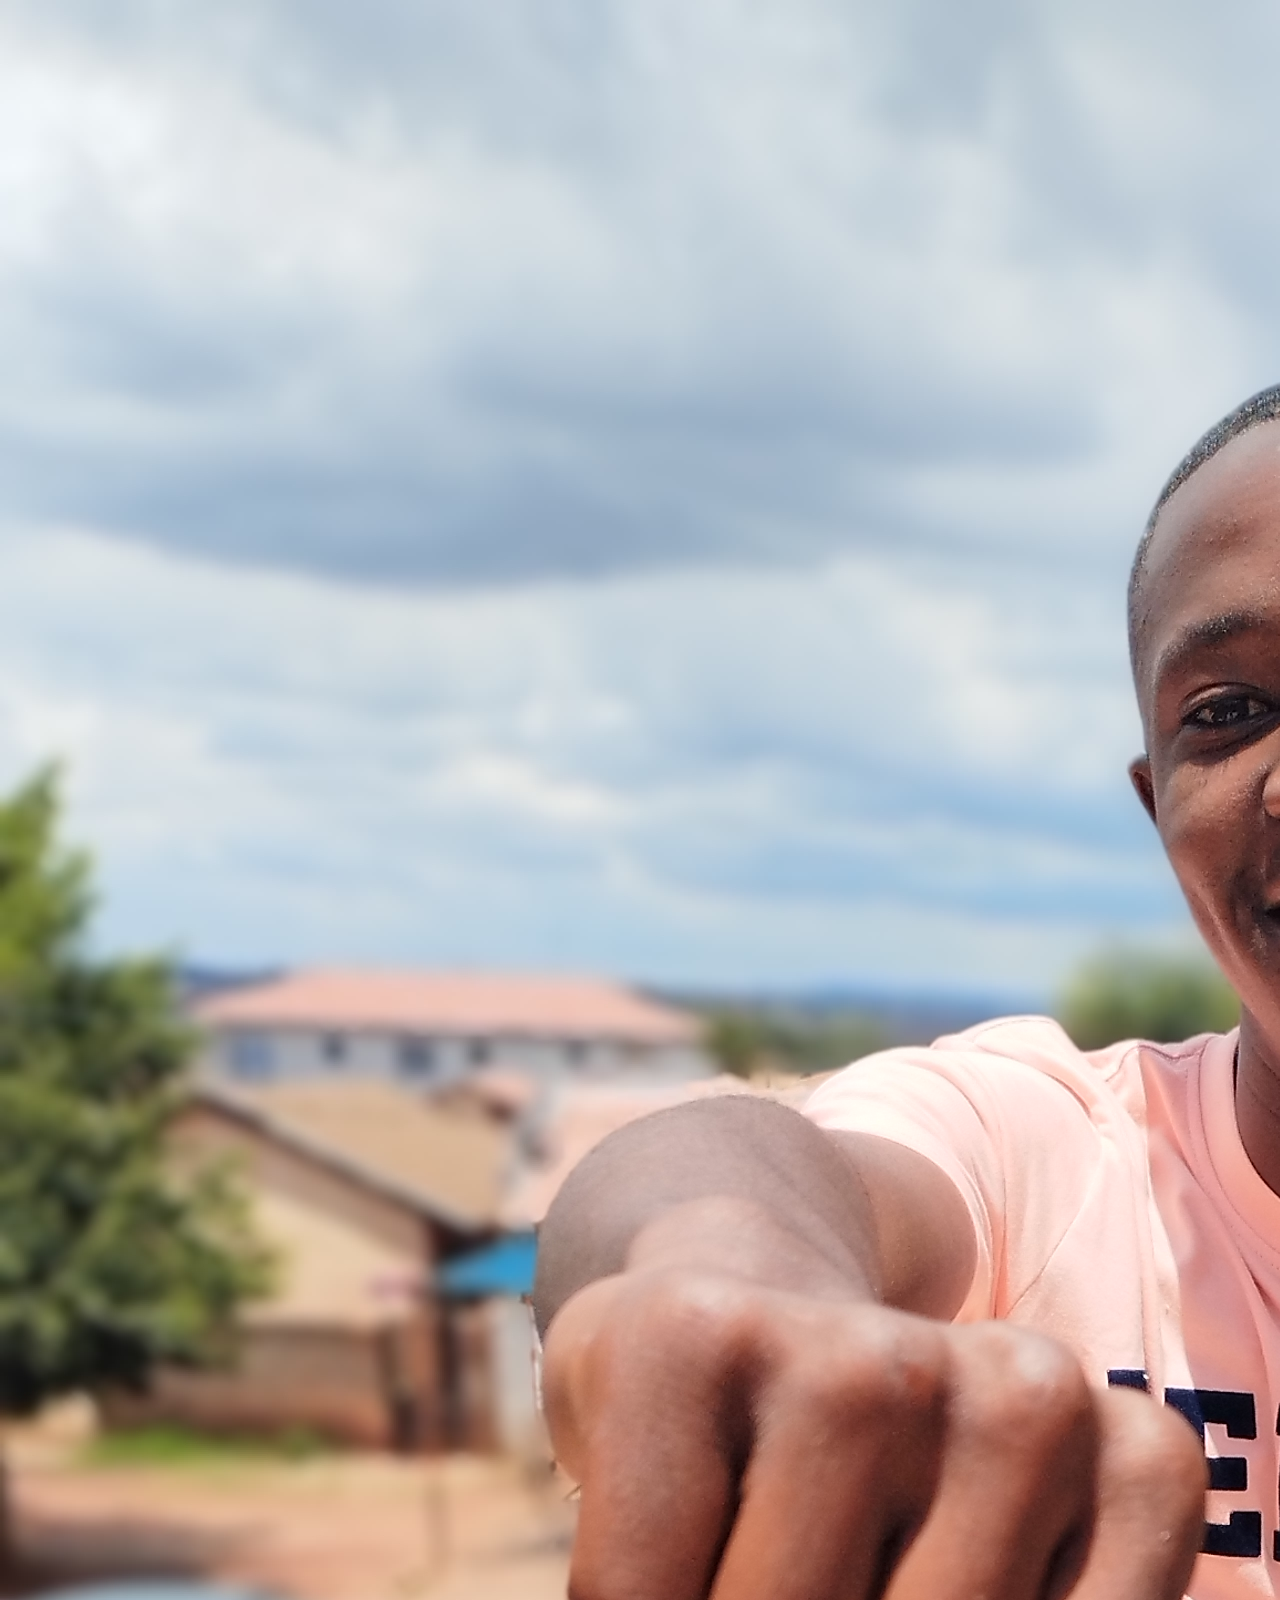
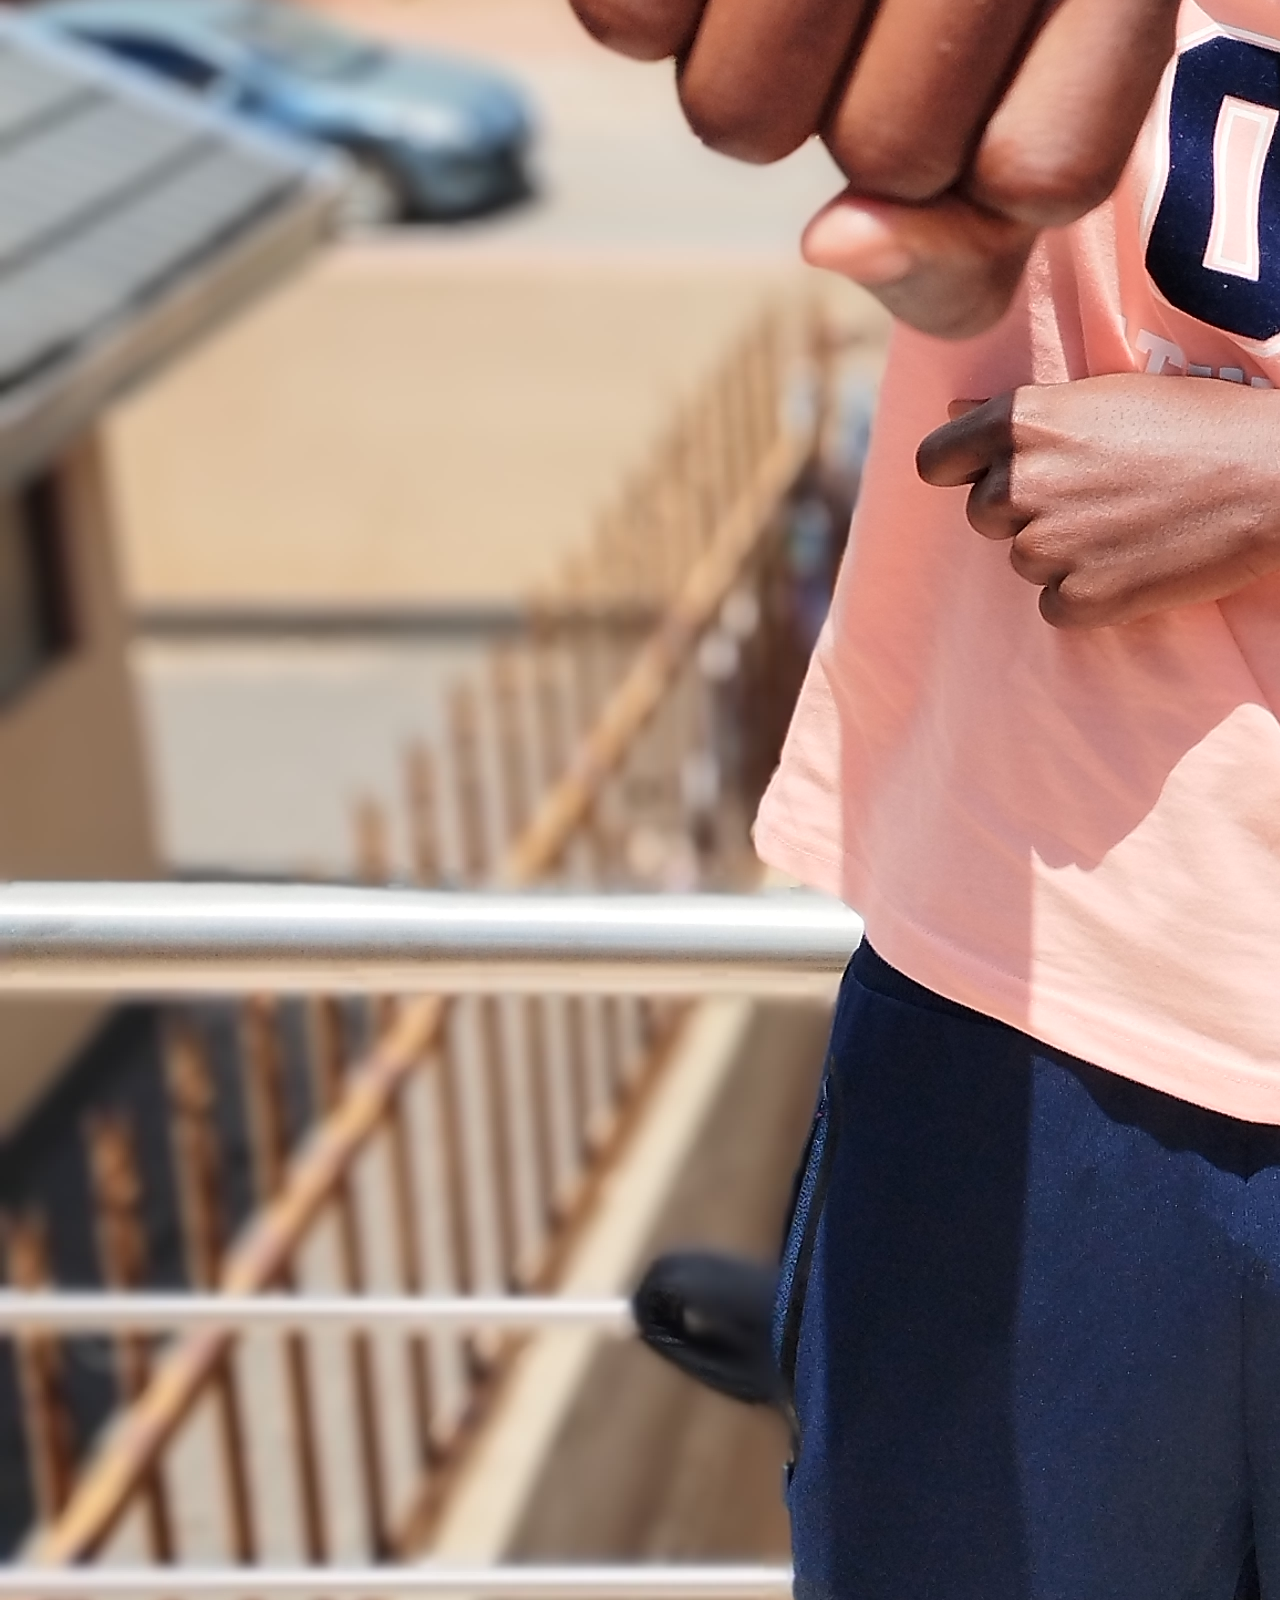
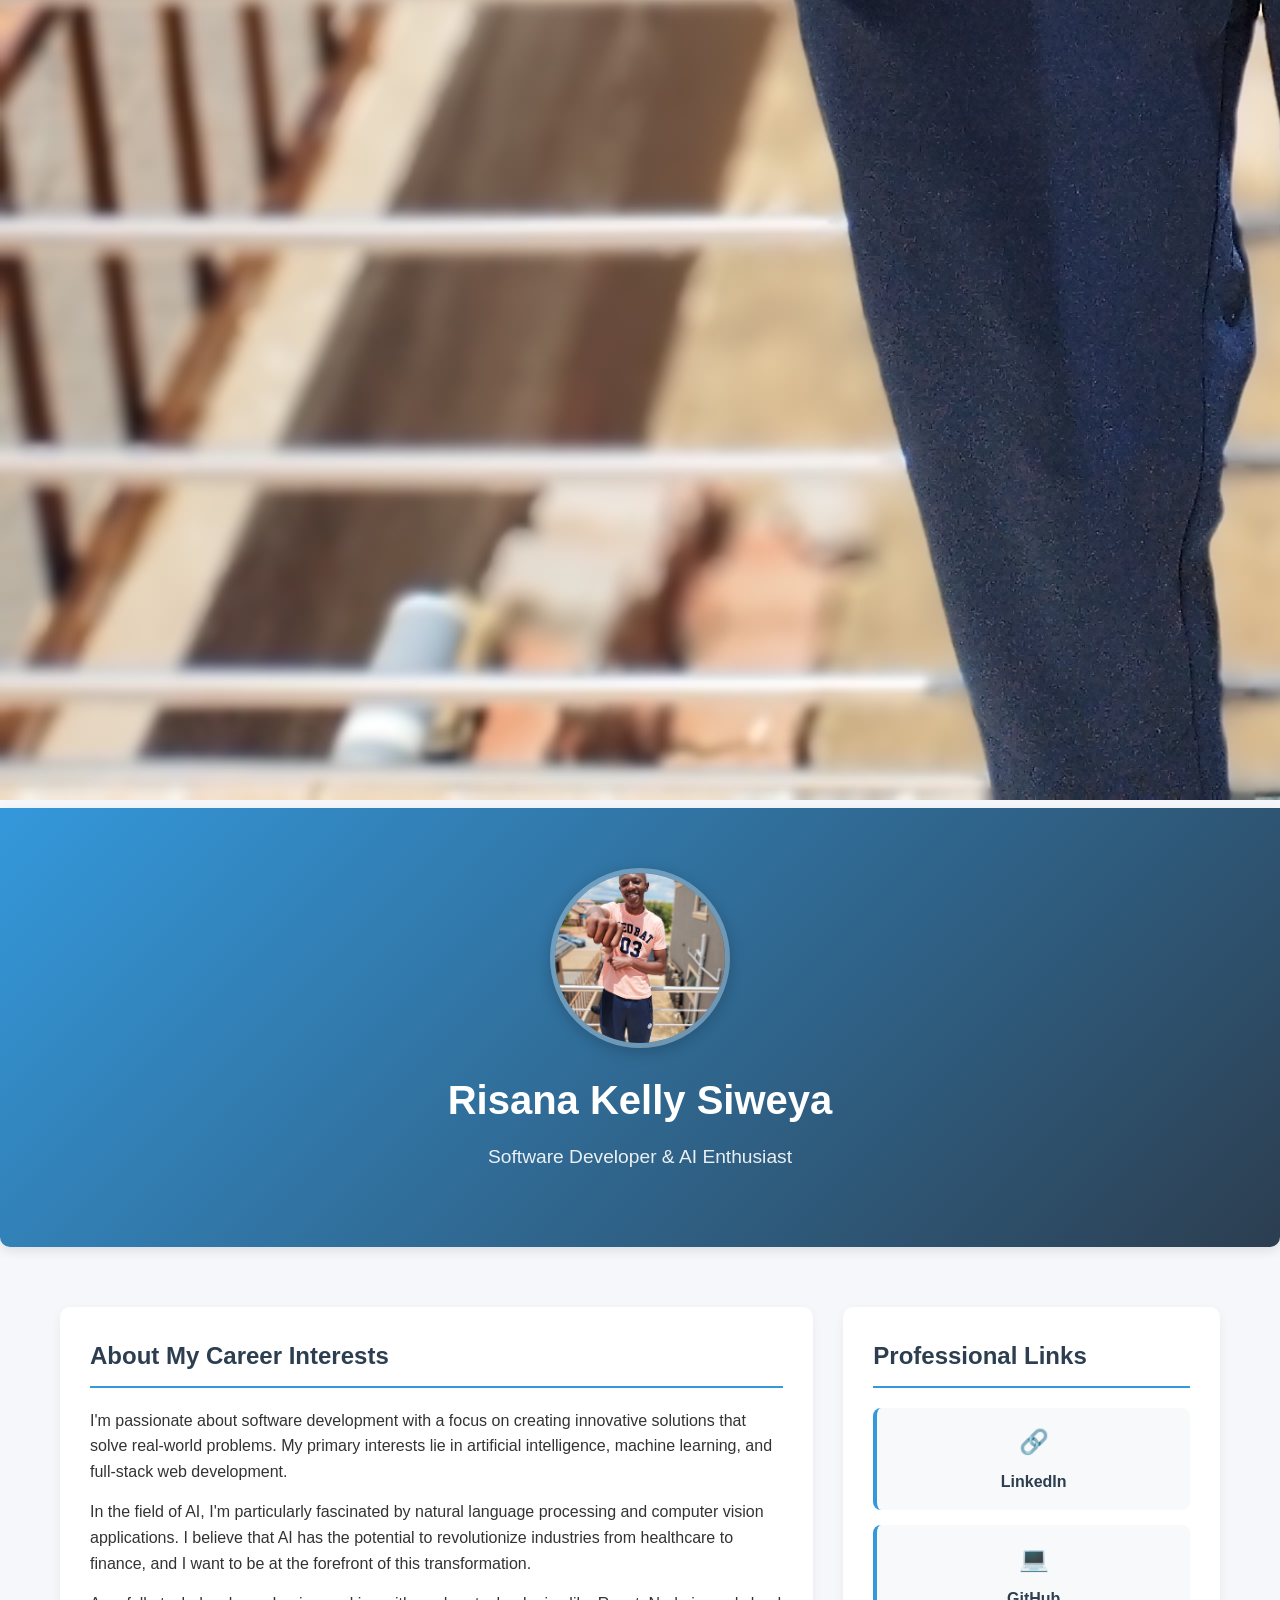
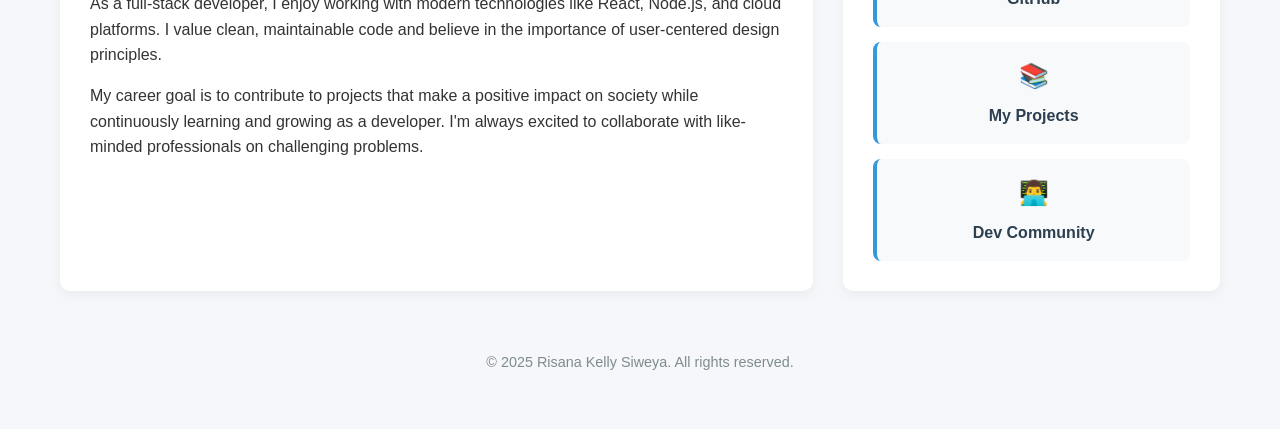
==== 230381898.html @ ddc62c1b "." ====
<!DOCTYPE html>
<html lang="en">
<head>
    <meta charset="UTF-8">
    <meta name="viewport" content="width=device-width, initial-scale=1.0">
    <img src="images/profile.jpg" alt="">
    <title>Professional Profile of Risana Kelly Siweya</title>
    <style>
        /* Reset and base styles */
        * {
            margin: 0;
            padding: 0;
            box-sizing: border-box;
            font-family: 'Segoe UI', Tahoma, Geneva, Verdana, sans-serif;
        }
        
        body {
            background-color: #f5f7fa;
            color: #333;
            line-height: 1.6;
        }
        
        .container {
            max-width: 1200px;
            margin: 0 auto;
            padding: 20px;
        }
        
        /* Header styles */
        header {
            background: linear-gradient(135deg, #3498db, #2c3e50);
            color: white;
            padding: 40px 0;
            text-align: center;
            border-radius: 0 0 10px 10px;
            box-shadow: 0 4px 12px rgba(0, 0, 0, 0.1);
        }
        
        .profile-header {
            display: flex;
            flex-direction: column;
            align-items: center;
            gap: 20px;
        }
        
        .profile-image {
            width: 180px;
            height: 180px;
            border-radius: 50%;
            border: 5px solid rgba(255, 255, 255, 0.3);
            object-fit: cover;
            box-shadow: 0 4px 15px rgba(0, 0, 0, 0.2);
        }
        
        .profile-info h1 {
            font-size: 2.5rem;
            margin-bottom: 10px;
        }
        
        .profile-info p {
            font-size: 1.2rem;
            opacity: 0.9;
        }
        
        /* Main content styles */
        main {
            display: grid;
            grid-template-columns: 1fr;
            gap: 30px;
            margin-top: 40px;
        }
        
        @media (min-width: 768px) {
            main {
                grid-template-columns: 2fr 1fr;
            }
        }
        
        section {
            background: white;
            padding: 30px;
            border-radius: 10px;
            box-shadow: 0 4px 12px rgba(0, 0, 0, 0.05);
        }
        
        h2 {
            color: #2c3e50;
            margin-bottom: 20px;
            padding-bottom: 10px;
            border-bottom: 2px solid #3498db;
        }
        
        p {
            margin-bottom: 15px;
        }
        
        /* Links section */
        .links-grid {
            display: grid;
            grid-template-columns: repeat(auto-fill, minmax(200px, 1fr));
            gap: 15px;
        }
        
        .link-card {
            background: #f8f9fa;
            padding: 15px;
            border-radius: 8px;
            text-align: center;
            transition: transform 0.3s, box-shadow 0.3s;
            border-left: 4px solid #3498db;
        }
        
        .link-card:hover {
            transform: translateY(-5px);
            box-shadow: 0 6px 15px rgba(0, 0, 0, 0.1);
        }
        
        .link-card a {
            text-decoration: none;
            color: #2c3e50;
            font-weight: 600;
            display: flex;
            flex-direction: column;
            align-items: center;
            gap: 8px;
        }
        
        .link-icon {
            font-size: 24px;
            color: #3498db;
        }
        
        /* Sound notification */
        .sound-notification {
            background: #e8f4fc;
            padding: 15px;
            border-radius: 8px;
            margin-top: 20px;
            text-align: center;
            border-left: 4px solid #3498db;
        }
        
        .sound-notification p {
            margin-bottom: 0;
            color: #2c3e50;
        }
        
        /* Footer */
        footer {
            text-align: center;
            margin-top: 40px;
            padding: 20px;
            color: #7f8c8d;
            font-size: 0.9rem;
        }
        
        /* Hidden audio element */
        #background-sound {
            display: none;
        }
    </style>
</head>
<body>
    <header>
        <div class="container">
            <div class="profile-header">
                <img src="images/profile.jpg" alt="Profile Picture" class="profile-image">
                <div class="profile-info">
                    <h1>Risana Kelly Siweya</h1>
                    <p>Software Developer & AI Enthusiast</p>
                </div>
            </div>
        </div>
    </header>
    
    <div class="container">
        <main>
            <section class="about-section">
                <h2>About My Career Interests</h2>
                <p>I'm passionate about software development with a focus on creating innovative solutions that solve real-world problems. My primary interests lie in artificial intelligence, machine learning, and full-stack web development.</p>
                
                <p>In the field of AI, I'm particularly fascinated by natural language processing and computer vision applications. I believe that AI has the potential to revolutionize industries from healthcare to finance, and I want to be at the forefront of this transformation.</p>
                
                <p>As a full-stack developer, I enjoy working with modern technologies like React, Node.js, and cloud platforms. I value clean, maintainable code and believe in the importance of user-centered design principles.</p>
                
                <p>My career goal is to contribute to projects that make a positive impact on society while continuously learning and growing as a developer. I'm always excited to collaborate with like-minded professionals on challenging problems.</p>
            </section>
            
            <section class="links-section">
                <h2>Professional Links</h2>
                <div class="links-grid">
                    <div class="link-card">
                        <a href="https://www.linkedin.com/in/Risana-Kelly-Siweya">
                            <span class="link-icon">🔗</span>
                            LinkedIn
                        </a>
                    </div>
                    <div class="link-card">
                        <a href="https://github.com/RKSiweya77" target="_blank">
                            <span class="link-icon">💻</span>
                            GitHub
                        </a>
                    </div>
                    <div class="link-card">
                        <a href="projects.html">
                            <span class="link-icon">📚</span>
                            My Projects
                        </a>
                    </div>
                    <div class="link-card">
                        <a href="https://dev.to/rkellysiweya77" target="_blank">
                            <span class="link-icon">👨‍💻</span>
                            Dev Community
                        </a>
                    </div>
                </div>
                
            </section>
        </main>
        
        <footer>
            <p>&copy; 2025 Risana Kelly Siweya. All rights reserved.</p>
        </footer>
    </div>

    <!-- Hidden audio element that plays automatically -->
    <audio id="background-sound" autoplay loop>
        <source src="sounds/background-music.mp3" type="audio/mpeg">
        Your browser does not support the audio element.
    </audio>

    <script>
        // JavaScript for additional interactivity and audio handling
        document.addEventListener('DOMContentLoaded', function() {
            // Add animation to profile image on load
            const profileImage = document.querySelector('.profile-image');
            profileImage.style.opacity = '0';
            profileImage.style.transform = 'scale(0.8)';
            
            setTimeout(() => {
                profileImage.style.transition = 'opacity 0.5s, transform 0.5s';
                profileImage.style.opacity = '1';
                profileImage.style.transform = 'scale(1)';
            }, 300);
            
            // Add subtle animation to section headers
            const headers = document.querySelectorAll('h2');
            headers.forEach(header => {
                header.style.opacity = '0';
                header.style.transform = 'translateY(-10px)';
                
                setTimeout(() => {
                    header.style.transition = 'opacity 0.5s, transform 0.5s';
                    header.style.opacity = '1';
                    header.style.transform = 'translateY(0)';
                }, 500);
            });
            
            // Handle audio playback with user interaction requirement
            const audio = document.getElementById('background-sound');
            
            // Modern browsers require user interaction before playing audio
            // We'll set up a one-time click handler to start the audio
            function startAudioOnInteraction() {
                audio.play().then(() => {
                    // Successfully started playing
                    console.log('Audio started playing');
                    document.removeEventListener('click', startAudioOnInteraction);
                }).catch(error => {
                    console.log('Audio play failed:', error);
                });
            }
            
            // Try to play immediately (may not work in all browsers)
            audio.play().catch(error => {
                console.log('Autoplay prevented, waiting for user interaction');
                // If autoplay is blocked, wait for user interaction
                document.addEventListener('click', startAudioOnInteraction);
            });
            
            // Show a notification about the background music
            const soundNotification = document.querySelector('.sound-notification');
            setTimeout(() => {
                soundNotification.style.transition = 'opacity 0.5s';
                soundNotification.style.opacity = '1';
            }, 1000);
        });
    </script>
</body>
</html>
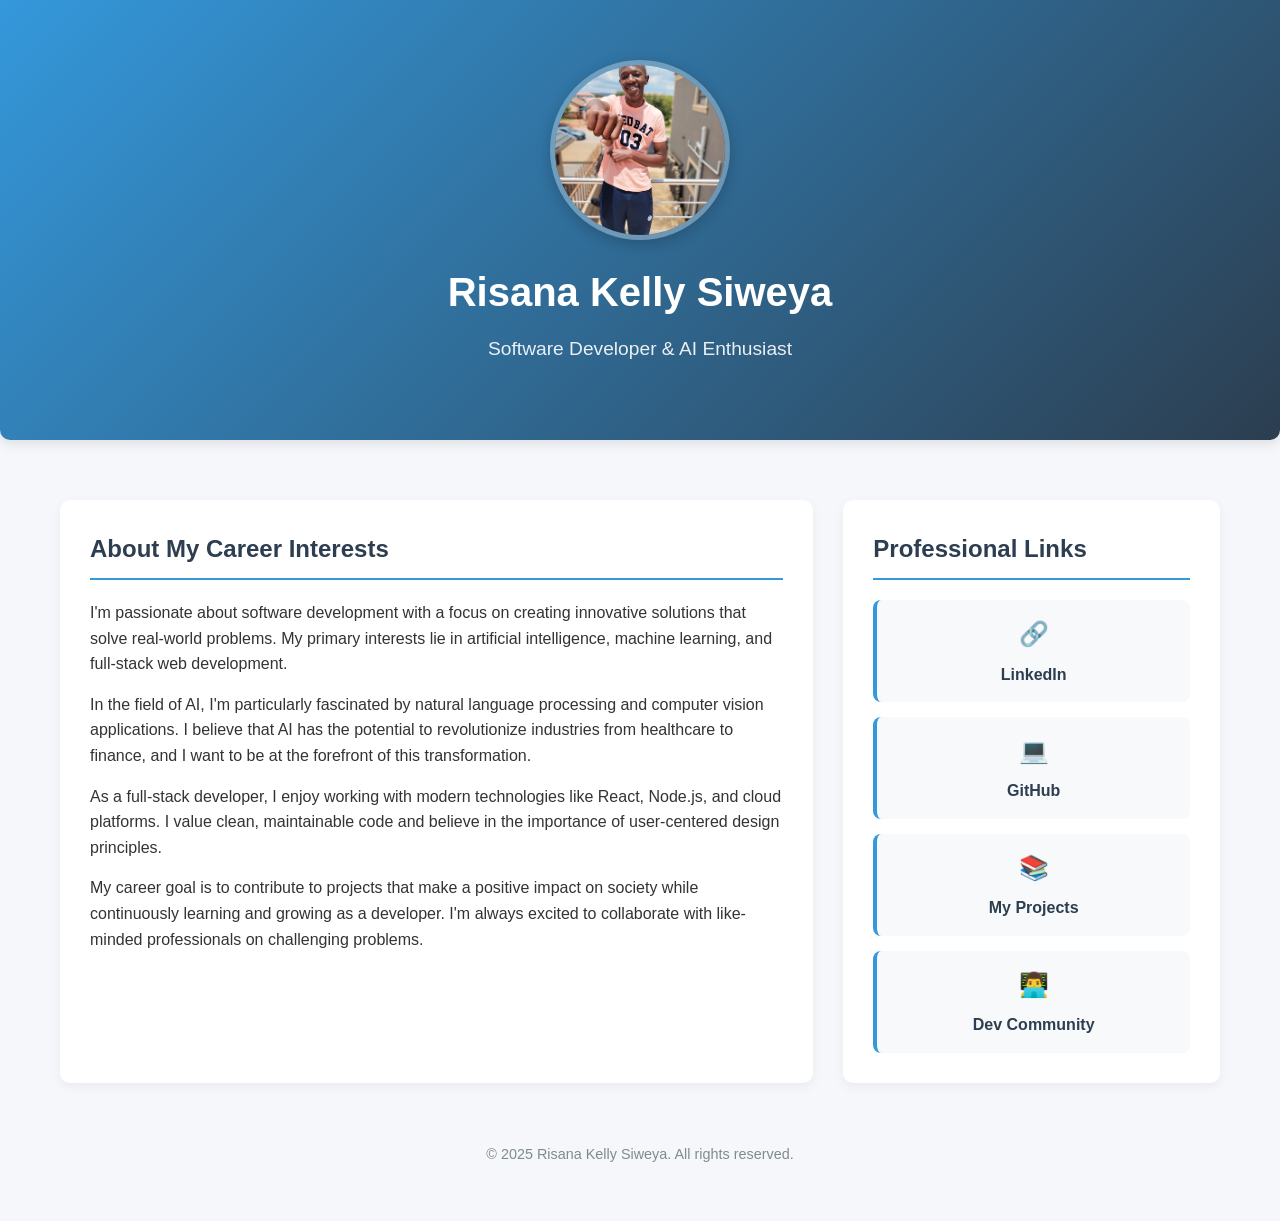
==== commit 1fa167ea: "." ====
--- a/230381898.html
+++ b/230381898.html
@@ -3,7 +3,7 @@
 <head>
     <meta charset="UTF-8">
     <meta name="viewport" content="width=device-width, initial-scale=1.0">
-    <img src="images/profile.jpg" alt="">
+    <link rel="icon" type="image/png" href="images/profile.jpg">
     <title>Professional Profile of Risana Kelly Siweya</title>
     <style>
         /* Reset and base styles */
